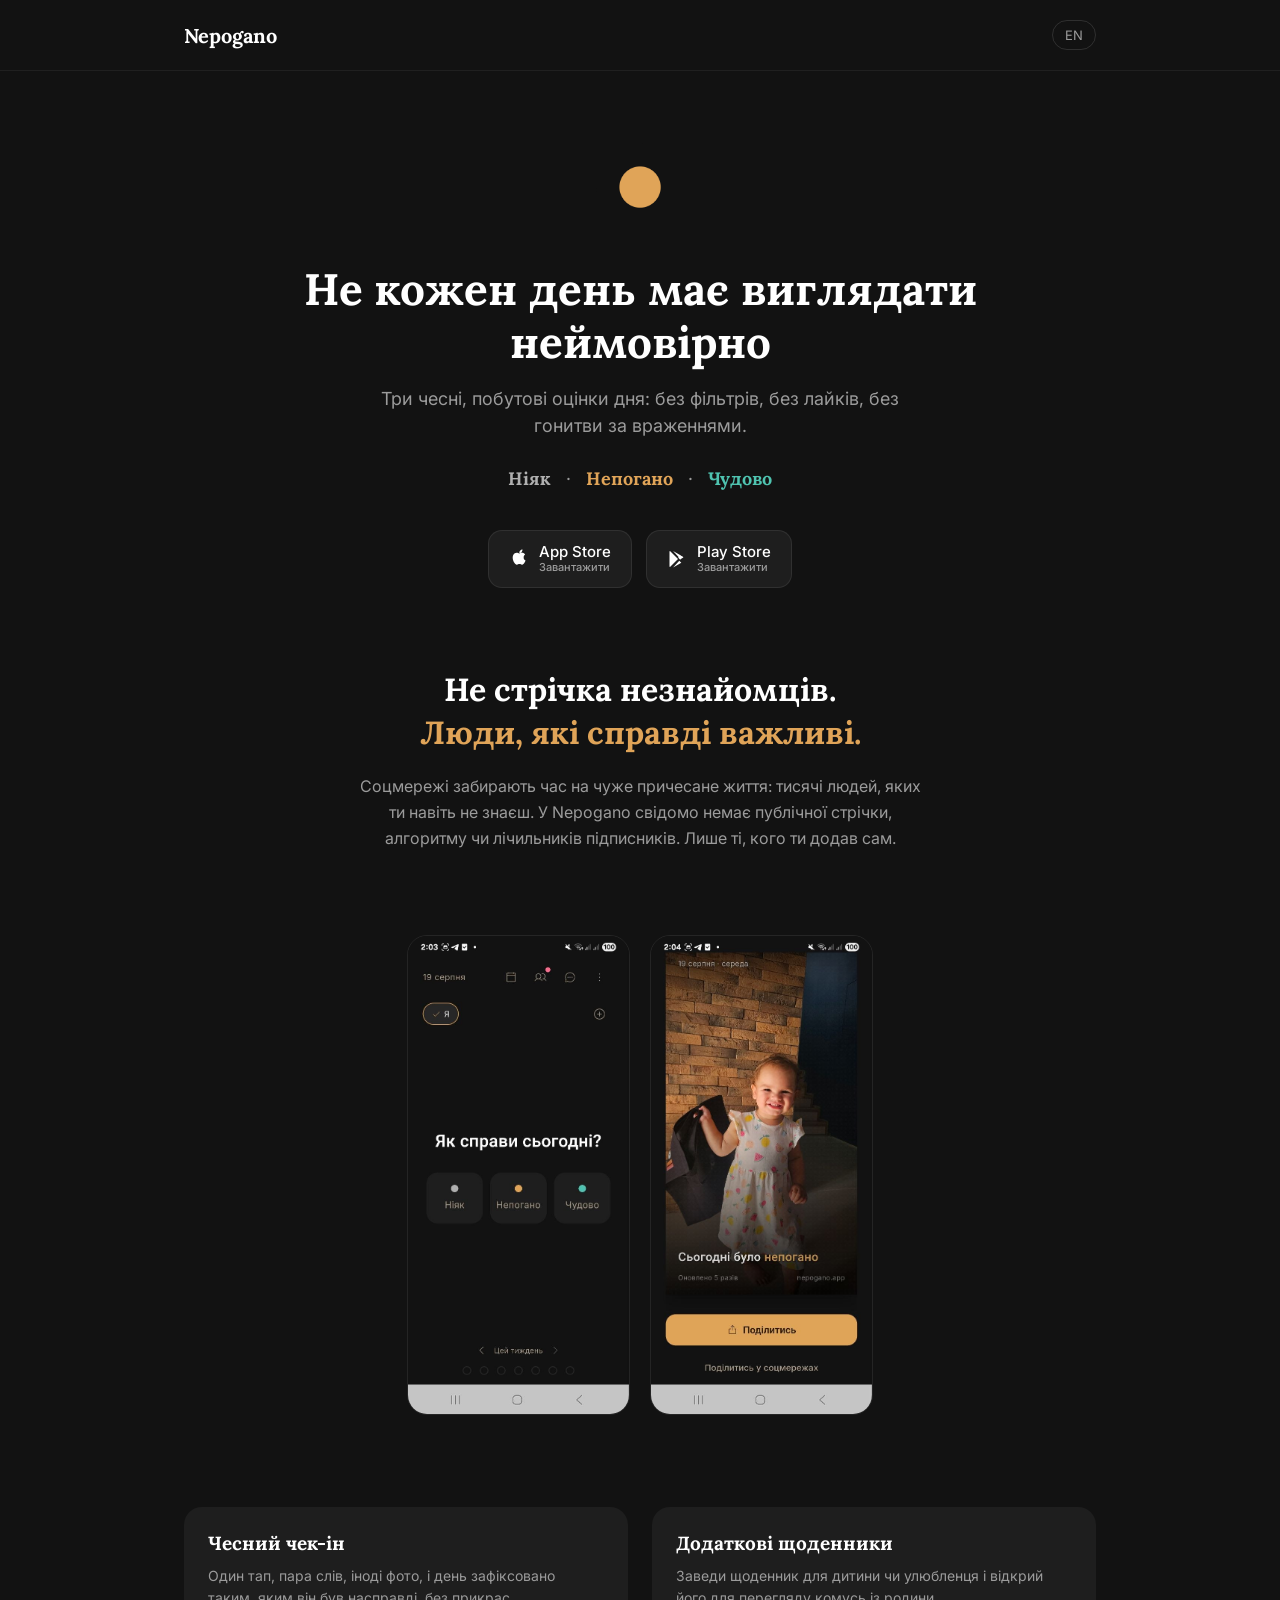
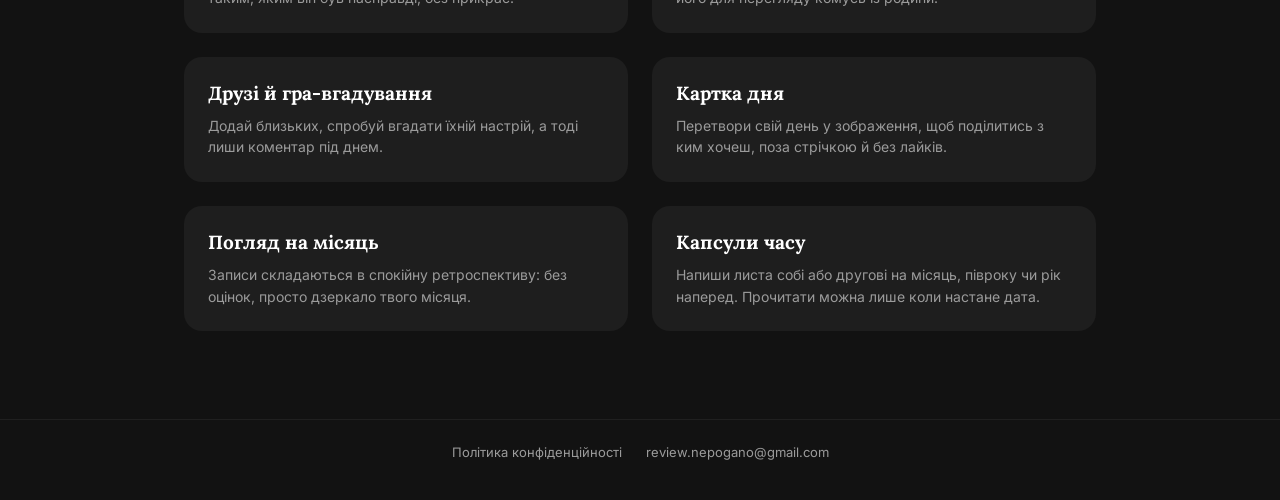
==== landing/index.html @ a3ca4232 "fix: replace landing page mockup screenshots with real device captures Both landing/index.html and l" ====
<!doctype html>
<html lang="uk">
<head>
<meta charset="utf-8">
<meta name="viewport" content="width=device-width, initial-scale=1">
<title>Nepogano · чесний щоденний чек-ін настрою</title>
<meta name="description" content="Ніяк. Непогано. Чудово. Три чесні оцінки дня, без фільтрів і без пафосу.">
<link rel="icon" href="assets/icon.png">
<link rel="preconnect" href="https://fonts.googleapis.com">
<link href="https://fonts.googleapis.com/css2?family=Lora:wght@600;700&family=Inter:wght@400;500;600&display=swap" rel="stylesheet">
<link rel="stylesheet" href="styles.css">
</head>
<body>
<header class="topbar">
  <div class="wrap topbar-inner">
    <span class="wordmark">Nepogano</span>
    <a href="/en" class="lang-switch">EN</a>
  </div>
</header>

<main>
  <section class="hero">
    <div class="wrap hero-inner">
      <img src="assets/icon.png" alt="Nepogano" class="hero-dot" width="88" height="88">
      <h1>Не кожен день має виглядати неймовірно</h1>
      <p class="hero-sub">
        Три чесні, побутові оцінки дня: без фільтрів, без лайків, без гонитви за враженнями.
      </p>
      <p class="scale">
        <span class="scale-word scale-niyak">Ніяк</span>
        <span class="scale-dot">·</span>
        <span class="scale-word scale-nepogano">Непогано</span>
        <span class="scale-dot">·</span>
        <span class="scale-word scale-zbs">Чудово</span>
      </p>

      <div class="download-row" aria-label="Завантаження застосунку">
        <a href="https://apps.apple.com/app/id6796667458" class="download-btn" target="_blank" rel="noopener">
          <svg viewBox="0 0 24 24" width="20" height="20" aria-hidden="true"><path fill="currentColor" d="M17.6 9.5c-.03-2.02 1.65-2.99 1.72-3.04-1.28-1.87-2.85 -1.94 -3.45-1.97-1.47-.15-2.87.86-3.61.86-.74 0-1.89-.84-3.11-.82-1.6.02-3.08.93-3.9 2.36-1.67 2.9-.43 7.18 1.2 9.53.8 1.15 1.75 2.44 3 2.39 1.2-.05 1.65-.77 3.1-.77 1.44 0 1.85.77 3.11.75 1.29-.02 2.1-1.16 2.88-2.32.91-1.33 1.28-2.62 1.3-2.68-.03-.01-2.5-.96-2.24-3.29Zm-2.36-6.05c.65-.79 1.09-1.88.97-2.97-.94.04-2.08.63-2.75 1.41-.6.7-1.13 1.82-.99 2.89 1.05.08 2.12-.53 2.77-1.33Z"/></svg>
          <span>App Store<em>Завантажити</em></span>
        </a>
        <a href="https://play.google.com/store/apps/details?id=com.nepogano.app" class="download-btn" target="_blank" rel="noopener">
          <svg viewBox="0 0 24 24" width="20" height="20" aria-hidden="true"><path fill="currentColor" d="M3.6 2.3c-.4.2-.6.6-.6 1.1v17.2c0 .5.2.9.6 1.1l9.6-9.7L3.6 2.3Zm11.1 8.3 2.5-2.5-9.9-5.6 7.4 8.1Zm0 3.4-7.4 8.1 9.9-5.6-2.5-2.5Zm1.4-1.7 3-1.7c.5-.3.5-1.1 0-1.4l-3-1.7-2.8 2.8 2.8 2.8Z"/></svg>
          <span>Play Store<em>Завантажити</em></span>
        </a>
      </div>
    </div>
  </section>

  <section class="manifesto">
    <div class="wrap manifesto-inner">
      <p class="manifesto-line">
        Не стрічка незнайомців.<br>
        <span class="hl">Люди, які справді важливі.</span>
      </p>
      <p class="manifesto-body">
        Соцмережі забирають час на чуже причесане життя: тисячі людей, яких ти навіть не знаєш. У Nepogano свідомо немає публічної стрічки, алгоритму чи лічильників підписників. Лише ті, кого ти додав сам.
      </p>
    </div>
  </section>

  <section class="shots">
    <div class="wrap shots-inner">
      <img src="assets/screenshot-checkin.jpg" alt="Головний екран чек-іну Nepogano" loading="lazy">
      <img src="assets/screenshot-daycard.jpg" alt="Картка дня Nepogano для шерингу" loading="lazy">
    </div>
  </section>

  <section class="features">
    <div class="wrap features-grid">
      <article class="feature">
        <h2>Чесний чек-ін</h2>
        <p>Один тап, пара слів, іноді фото, і день зафіксовано таким, яким він був насправді, без прикрас.</p>
      </article>
      <article class="feature">
        <h2>Додаткові щоденники</h2>
        <p>Заведи щоденник для дитини чи улюбленця і відкрий його для перегляду комусь із родини.</p>
      </article>
      <article class="feature">
        <h2>Друзі й гра-вгадування</h2>
        <p>Додай близьких, спробуй вгадати їхній настрій, а тоді лиши коментар під днем.</p>
      </article>
      <article class="feature">
        <h2>Картка дня</h2>
        <p>Перетвори свій день у зображення, щоб поділитись з ким хочеш, поза стрічкою й без лайків.</p>
      </article>
      <article class="feature">
        <h2>Погляд на місяць</h2>
        <p>Записи складаються в спокійну ретроспективу: без оцінок, просто дзеркало твого місяця.</p>
      </article>
      <article class="feature">
        <h2>Капсули часу</h2>
        <p>Напиши листа собі або другові на місяць, півроку чи рік наперед. Прочитати можна лише коли настане дата.</p>
      </article>
    </div>
  </section>
</main>

<footer class="footer">
  <div class="wrap footer-inner">
    <a href="https://github.com/wanderwe/nepogano/wiki/Privacy-Policy">Політика конфіденційності</a>
    <a href="mailto:review.nepogano@gmail.com">review.nepogano@gmail.com</a>
  </div>
</footer>
</body>
</html>
---- landing/styles.css ----
:root {
  --bg: #121212;
  --surface: #1e1e1e;
  --surface-raised: #272727;
  --ink: #ffffff;
  --ink-muted: #9b9b9b;
  --niyak: #b0b0b0;
  --nepogano: #e0a458;
  --zbs: #4fc3b0;
}

* { box-sizing: border-box; }

html, body {
  margin: 0;
  padding: 0;
  background: var(--bg);
  color: var(--ink);
  font-family: "Inter", -apple-system, BlinkMacSystemFont, sans-serif;
  overflow-x: hidden;
}

h1, h2, .wordmark, .scale-word {
  font-family: "Lora", Georgia, serif;
}

.wrap {
  max-width: 960px;
  margin: 0 auto;
  padding: 0 24px;
}

.topbar {
  padding: 20px 0;
  border-bottom: 1px solid rgba(255, 255, 255, 0.06);
}

.topbar-inner {
  display: flex;
  align-items: center;
  gap: 10px;
}

.logo-dot {
  border-radius: 50%;
  display: block;
}

.wordmark {
  font-size: 20px;
  font-weight: 700;
}

.lang-switch {
  margin-left: auto;
  color: var(--ink-muted);
  font-size: 13px;
  text-decoration: none;
  border: 1px solid rgba(255, 255, 255, 0.12);
  border-radius: 999px;
  padding: 6px 12px;
}

.lang-switch:hover {
  color: var(--ink);
  border-color: rgba(255, 255, 255, 0.24);
}

.hero {
  padding: 72px 0 56px;
  text-align: center;
}

.hero-dot {
  border-radius: 50%;
  margin-bottom: 28px;
}

h1 {
  font-size: clamp(28px, 5vw, 44px);
  line-height: 1.2;
  font-weight: 700;
  margin: 0 0 16px;
}

.hero-sub {
  font-size: 18px;
  color: var(--ink-muted);
  max-width: 520px;
  margin: 0 auto 28px;
  line-height: 1.5;
}

.scale {
  font-size: 18px;
  margin: 0 0 40px;
}

.scale-word { font-weight: 700; }
.scale-dot { color: var(--ink-muted); margin: 0 10px; }
.scale-niyak { color: var(--niyak); }
.scale-nepogano { color: var(--nepogano); }
.scale-zbs { color: var(--zbs); }

.download-row {
  display: flex;
  gap: 14px;
  justify-content: center;
  flex-wrap: wrap;
  margin-bottom: 16px;
}

.download-btn {
  display: inline-flex;
  align-items: center;
  gap: 10px;
  padding: 12px 20px;
  border-radius: 14px;
  background: var(--surface);
  border: 1px solid rgba(255, 255, 255, 0.08);
  color: var(--ink);
  font-size: 15px;
  font-weight: 500;
  text-decoration: none;
}

.download-btn.is-disabled {
  color: var(--ink-muted);
  cursor: default;
  opacity: 0.7;
}

.download-btn span {
  display: flex;
  flex-direction: column;
  align-items: flex-start;
  line-height: 1.25;
}

.download-btn em {
  font-style: normal;
  font-size: 11px;
  color: var(--ink-muted);
}

.hero-note {
  font-size: 13px;
  color: var(--ink-muted);
}

.manifesto {
  padding: 8px 0 64px;
  text-align: center;
}

.manifesto-inner {
  max-width: 620px;
}

.manifesto-line {
  font-family: "Lora", Georgia, serif;
  font-size: clamp(22px, 4vw, 32px);
  line-height: 1.35;
  font-weight: 700;
  margin: 0 0 20px;
}

.manifesto-line .hl {
  color: var(--nepogano);
}

.manifesto-body {
  font-size: 16px;
  color: var(--ink-muted);
  line-height: 1.6;
  margin: 0;
}

.shots {
  padding: 20px 0 64px;
}

.shots-inner {
  display: flex;
  gap: 20px;
  justify-content: center;
  overflow-x: auto;
  padding: 0 24px 8px;
  scroll-snap-type: x proximity;
}

.shots-inner img {
  height: 480px;
  width: auto;
  border-radius: 20px;
  border: 1px solid rgba(255, 255, 255, 0.08);
  scroll-snap-align: center;
  flex-shrink: 0;
}

.features {
  padding: 20px 0 88px;
}

.features-grid {
  display: grid;
  grid-template-columns: repeat(2, 1fr);
  gap: 24px;
}

.feature {
  background: var(--surface);
  border-radius: 18px;
  padding: 24px;
}

.feature h2 {
  font-size: 19px;
  margin: 0 0 10px;
}

.feature p {
  font-size: 14px;
  color: var(--ink-muted);
  line-height: 1.55;
  margin: 0;
}

.footer {
  border-top: 1px solid rgba(255, 255, 255, 0.06);
  padding: 24px 0 40px;
}

.footer-inner {
  display: flex;
  gap: 24px;
  justify-content: center;
  flex-wrap: wrap;
}

.footer-inner a {
  color: var(--ink-muted);
  font-size: 13px;
  text-decoration: none;
}

.footer-inner a:hover {
  color: var(--ink);
}

@media (max-width: 720px) {
  .features-grid {
    grid-template-columns: 1fr;
  }
  .shots-inner img {
    height: 360px;
  }
}

/* join.html */
.join-card {
  max-width: 420px;
  margin: 96px auto;
  text-align: center;
  padding: 0 24px;
}

.join-code {
  font-family: "Lora", Georgia, serif;
  font-size: 32px;
  font-weight: 700;
  letter-spacing: 2px;
  background: var(--surface);
  border-radius: 16px;
  padding: 20px;
  margin: 24px 0;
  color: var(--nepogano);
}

.join-note {
  font-size: 14px;
  color: var(--ink-muted);
  line-height: 1.6;
}

.join-note-small {
  font-size: 12px;
  margin-top: -8px;
  margin-bottom: 20px;
}

.btn-primary {
  display: inline-block;
  background: var(--nepogano);
  color: #121212;
  font-weight: 600;
  font-size: 15px;
  text-decoration: none;
  padding: 12px 24px;
  border-radius: 14px;
}

.btn-secondary {
  display: inline-block;
  background: transparent;
  color: var(--ink);
  font-weight: 500;
  font-size: 14px;
  font-family: inherit;
  cursor: pointer;
  border: 1px solid rgba(255, 255, 255, 0.16);
  padding: 10px 20px;
  border-radius: 14px;
  margin-bottom: 16px;
}

.btn-secondary:active {
  background: rgba(255, 255, 255, 0.06);
}
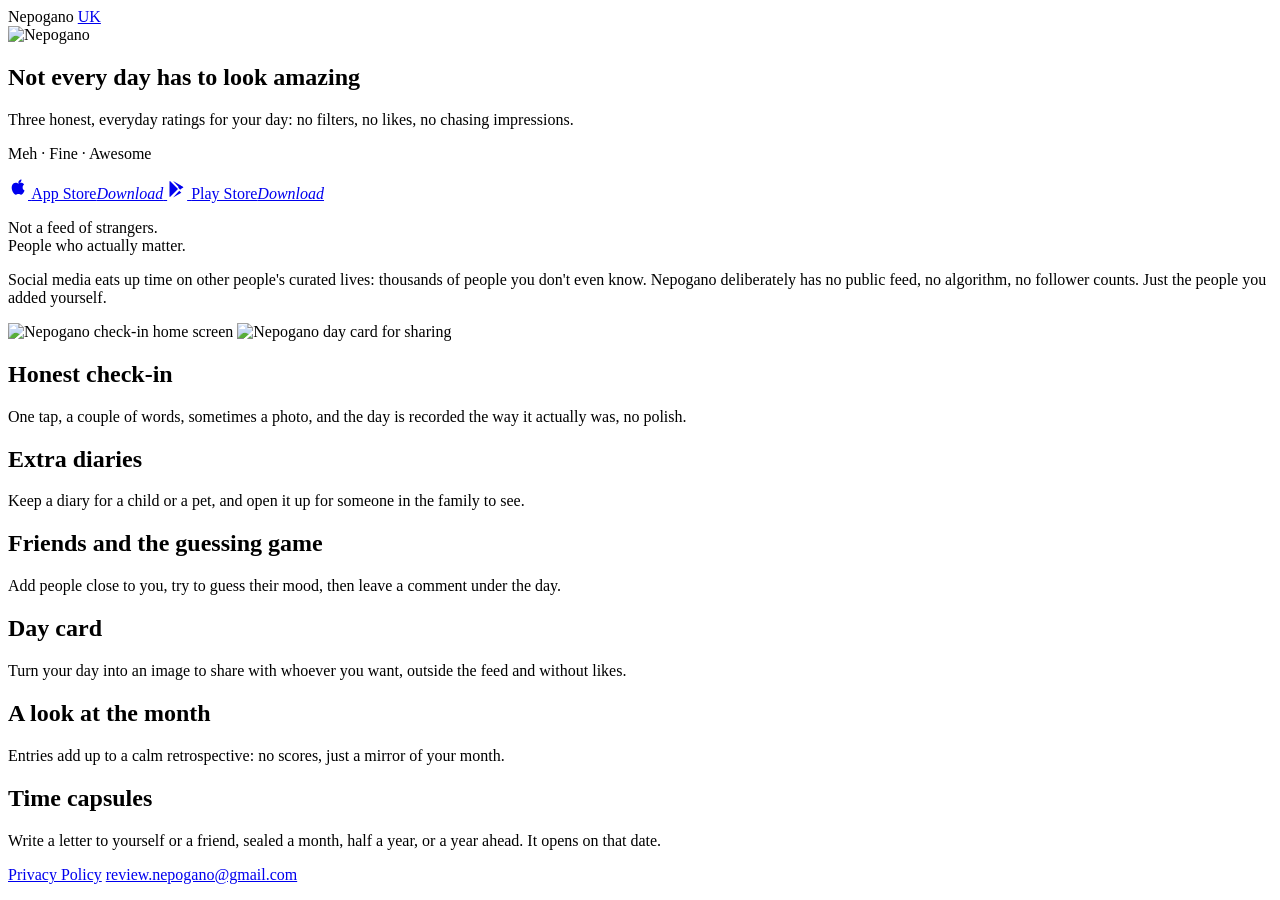
==== commit 35bfe725: "feat: default landing to English, auto-redirect uk/ru browsers to /uk/ Restructures the landing site" ====
--- a/landing/index.html
+++ b/landing/index.html
@@ -1,47 +1,55 @@
 <!doctype html>
-<html lang="uk">
+<html lang="en">
 <head>
+<script>
+(function() {
+  var lang = ((navigator.language || navigator.userLanguage || '') + '').toLowerCase();
+  if (lang.indexOf('uk') === 0 || lang.indexOf('ru') === 0) {
+    location.replace('/uk/');
+  }
+})();
+</script>
 <meta charset="utf-8">
 <meta name="viewport" content="width=device-width, initial-scale=1">
-<title>Nepogano · чесний щоденний чек-ін настрою</title>
-<meta name="description" content="Ніяк. Непогано. Чудово. Три чесні оцінки дня, без фільтрів і без пафосу.">
-<link rel="icon" href="assets/icon.png">
+<title>Nepogano · an honest daily mood check-in</title>
+<meta name="description" content="Meh. Fine. Awesome. Three honest ratings for your day, no filters, no hype.">
+<link rel="icon" href="/assets/icon.png">
 <link rel="preconnect" href="https://fonts.googleapis.com">
 <link href="https://fonts.googleapis.com/css2?family=Lora:wght@600;700&family=Inter:wght@400;500;600&display=swap" rel="stylesheet">
-<link rel="stylesheet" href="styles.css">
+<link rel="stylesheet" href="/styles.css">
 </head>
 <body>
 <header class="topbar">
   <div class="wrap topbar-inner">
     <span class="wordmark">Nepogano</span>
-    <a href="/en" class="lang-switch">EN</a>
+    <a href="/uk/" class="lang-switch">UK</a>
   </div>
 </header>
 
 <main>
   <section class="hero">
     <div class="wrap hero-inner">
-      <img src="assets/icon.png" alt="Nepogano" class="hero-dot" width="88" height="88">
-      <h1>Не кожен день має виглядати неймовірно</h1>
+      <img src="/assets/icon.png" alt="Nepogano" class="hero-dot" width="88" height="88">
+      <h1>Not every day has to look amazing</h1>
       <p class="hero-sub">
-        Три чесні, побутові оцінки дня: без фільтрів, без лайків, без гонитви за враженнями.
+        Three honest, everyday ratings for your day: no filters, no likes, no chasing impressions.
       </p>
       <p class="scale">
-        <span class="scale-word scale-niyak">Ніяк</span>
+        <span class="scale-word scale-niyak">Meh</span>
         <span class="scale-dot">·</span>
-        <span class="scale-word scale-nepogano">Непогано</span>
+        <span class="scale-word scale-nepogano">Fine</span>
         <span class="scale-dot">·</span>
-        <span class="scale-word scale-zbs">Чудово</span>
+        <span class="scale-word scale-zbs">Awesome</span>
       </p>
 
-      <div class="download-row" aria-label="Завантаження застосунку">
+      <div class="download-row" aria-label="App download">
         <a href="https://apps.apple.com/app/id6796667458" class="download-btn" target="_blank" rel="noopener">
           <svg viewBox="0 0 24 24" width="20" height="20" aria-hidden="true"><path fill="currentColor" d="M17.6 9.5c-.03-2.02 1.65-2.99 1.72-3.04-1.28-1.87-2.85 -1.94 -3.45-1.97-1.47-.15-2.87.86-3.61.86-.74 0-1.89-.84-3.11-.82-1.6.02-3.08.93-3.9 2.36-1.67 2.9-.43 7.18 1.2 9.53.8 1.15 1.75 2.44 3 2.39 1.2-.05 1.65-.77 3.1-.77 1.44 0 1.85.77 3.11.75 1.29-.02 2.1-1.16 2.88-2.32.91-1.33 1.28-2.62 1.3-2.68-.03-.01-2.5-.96-2.24-3.29Zm-2.36-6.05c.65-.79 1.09-1.88.97-2.97-.94.04-2.08.63-2.75 1.41-.6.7-1.13 1.82-.99 2.89 1.05.08 2.12-.53 2.77-1.33Z"/></svg>
-          <span>App Store<em>Завантажити</em></span>
+          <span>App Store<em>Download</em></span>
         </a>
         <a href="https://play.google.com/store/apps/details?id=com.nepogano.app" class="download-btn" target="_blank" rel="noopener">
           <svg viewBox="0 0 24 24" width="20" height="20" aria-hidden="true"><path fill="currentColor" d="M3.6 2.3c-.4.2-.6.6-.6 1.1v17.2c0 .5.2.9.6 1.1l9.6-9.7L3.6 2.3Zm11.1 8.3 2.5-2.5-9.9-5.6 7.4 8.1Zm0 3.4-7.4 8.1 9.9-5.6-2.5-2.5Zm1.4-1.7 3-1.7c.5-.3.5-1.1 0-1.4l-3-1.7-2.8 2.8 2.8 2.8Z"/></svg>
-          <span>Play Store<em>Завантажити</em></span>
+          <span>Play Store<em>Download</em></span>
         </a>
       </div>
     </div>
@@ -50,47 +58,47 @@
   <section class="manifesto">
     <div class="wrap manifesto-inner">
       <p class="manifesto-line">
-        Не стрічка незнайомців.<br>
-        <span class="hl">Люди, які справді важливі.</span>
+        Not a feed of strangers.<br>
+        <span class="hl">People who actually matter.</span>
       </p>
       <p class="manifesto-body">
-        Соцмережі забирають час на чуже причесане життя: тисячі людей, яких ти навіть не знаєш. У Nepogano свідомо немає публічної стрічки, алгоритму чи лічильників підписників. Лише ті, кого ти додав сам.
+        Social media eats up time on other people's curated lives: thousands of people you don't even know. Nepogano deliberately has no public feed, no algorithm, no follower counts. Just the people you added yourself.
       </p>
     </div>
   </section>
 
   <section class="shots">
     <div class="wrap shots-inner">
-      <img src="assets/screenshot-checkin.jpg" alt="Головний екран чек-іну Nepogano" loading="lazy">
-      <img src="assets/screenshot-daycard.jpg" alt="Картка дня Nepogano для шерингу" loading="lazy">
+      <img src="/assets/screenshot-checkin-en.jpg" alt="Nepogano check-in home screen" loading="lazy">
+      <img src="/assets/screenshot-daycard-en.jpg" alt="Nepogano day card for sharing" loading="lazy">
     </div>
   </section>
 
   <section class="features">
     <div class="wrap features-grid">
       <article class="feature">
-        <h2>Чесний чек-ін</h2>
-        <p>Один тап, пара слів, іноді фото, і день зафіксовано таким, яким він був насправді, без прикрас.</p>
+        <h2>Honest check-in</h2>
+        <p>One tap, a couple of words, sometimes a photo, and the day is recorded the way it actually was, no polish.</p>
       </article>
       <article class="feature">
-        <h2>Додаткові щоденники</h2>
-        <p>Заведи щоденник для дитини чи улюбленця і відкрий його для перегляду комусь із родини.</p>
+        <h2>Extra diaries</h2>
+        <p>Keep a diary for a child or a pet, and open it up for someone in the family to see.</p>
       </article>
       <article class="feature">
-        <h2>Друзі й гра-вгадування</h2>
-        <p>Додай близьких, спробуй вгадати їхній настрій, а тоді лиши коментар під днем.</p>
+        <h2>Friends and the guessing game</h2>
+        <p>Add people close to you, try to guess their mood, then leave a comment under the day.</p>
       </article>
       <article class="feature">
-        <h2>Картка дня</h2>
-        <p>Перетвори свій день у зображення, щоб поділитись з ким хочеш, поза стрічкою й без лайків.</p>
+        <h2>Day card</h2>
+        <p>Turn your day into an image to share with whoever you want, outside the feed and without likes.</p>
       </article>
       <article class="feature">
-        <h2>Погляд на місяць</h2>
-        <p>Записи складаються в спокійну ретроспективу: без оцінок, просто дзеркало твого місяця.</p>
+        <h2>A look at the month</h2>
+        <p>Entries add up to a calm retrospective: no scores, just a mirror of your month.</p>
       </article>
       <article class="feature">
-        <h2>Капсули часу</h2>
-        <p>Напиши листа собі або другові на місяць, півроку чи рік наперед. Прочитати можна лише коли настане дата.</p>
+        <h2>Time capsules</h2>
+        <p>Write a letter to yourself or a friend, sealed a month, half a year, or a year ahead. It opens on that date.</p>
       </article>
     </div>
   </section>
@@ -98,7 +106,7 @@
 
 <footer class="footer">
   <div class="wrap footer-inner">
-    <a href="https://github.com/wanderwe/nepogano/wiki/Privacy-Policy">Політика конфіденційності</a>
+    <a href="https://github.com/wanderwe/nepogano/wiki/Privacy-Policy">Privacy Policy</a>
     <a href="mailto:review.nepogano@gmail.com">review.nepogano@gmail.com</a>
   </div>
 </footer>
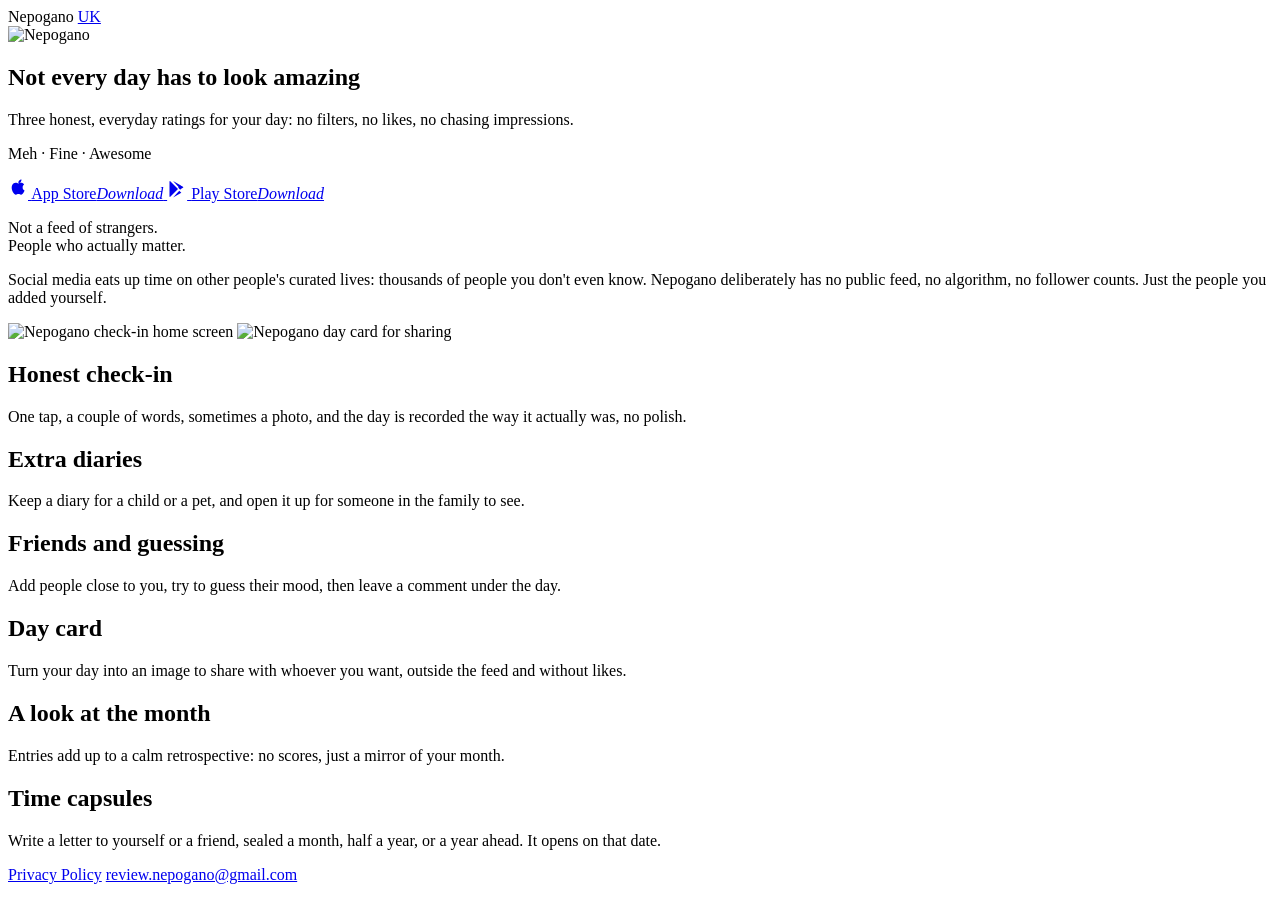
==== commit c78a0261: "content: swap landing screenshots to iOS, tighten headline copy Replace the Android screenshots with" ====
--- a/landing/index.html
+++ b/landing/index.html
@@ -85,7 +85,7 @@
         <p>Keep a diary for a child or a pet, and open it up for someone in the family to see.</p>
       </article>
       <article class="feature">
-        <h2>Friends and the guessing game</h2>
+        <h2>Friends and guessing</h2>
         <p>Add people close to you, try to guess their mood, then leave a comment under the day.</p>
       </article>
       <article class="feature">
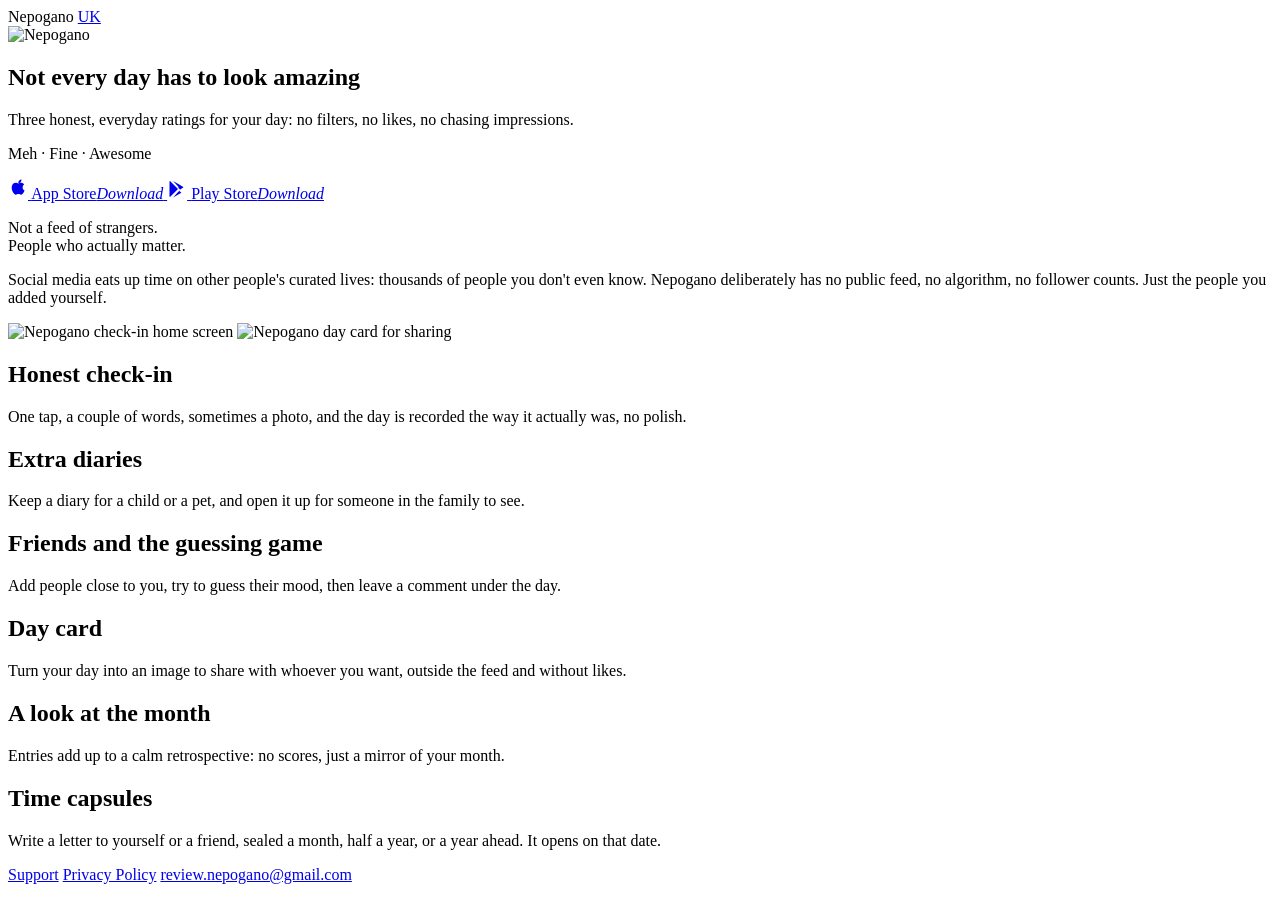
==== commit 84e4a556: "fix: landing EN choice now survives browser locale detection The root page's language auto-detect ra" ====
--- a/landing/index.html
+++ b/landing/index.html
@@ -3,6 +3,15 @@
 <head>
 <script>
 (function() {
+  var params = new URLSearchParams(location.search);
+  var chosen = params.get('lang');
+  if (chosen === 'en') {
+    try { localStorage.setItem('nepogano_lang', 'en'); } catch (e) {}
+    return;
+  }
+  try {
+    if (localStorage.getItem('nepogano_lang') === 'en') return;
+  } catch (e) {}
   var lang = ((navigator.language || navigator.userLanguage || '') + '').toLowerCase();
   if (lang.indexOf('uk') === 0 || lang.indexOf('ru') === 0) {
     location.replace('/uk/');
@@ -13,6 +22,21 @@
 <meta name="viewport" content="width=device-width, initial-scale=1">
 <title>Nepogano · an honest daily mood check-in</title>
 <meta name="description" content="Meh. Fine. Awesome. Three honest ratings for your day, no filters, no hype.">
+<link rel="canonical" href="https://www.nepogano.app/">
+<meta property="og:type" content="website">
+<meta property="og:site_name" content="Nepogano">
+<meta property="og:url" content="https://www.nepogano.app/">
+<meta property="og:title" content="Nepogano · an honest daily mood check-in">
+<meta property="og:description" content="Meh. Fine. Awesome. Three honest ratings for your day, no filters, no hype.">
+<meta property="og:image" content="https://www.nepogano.app/assets/icon.png">
+<meta property="og:image:width" content="512">
+<meta property="og:image:height" content="512">
+<meta property="og:locale" content="en_US">
+<meta property="og:locale:alternate" content="uk_UA">
+<meta name="twitter:card" content="summary">
+<meta name="twitter:title" content="Nepogano · an honest daily mood check-in">
+<meta name="twitter:description" content="Meh. Fine. Awesome. Three honest ratings for your day, no filters, no hype.">
+<meta name="twitter:image" content="https://www.nepogano.app/assets/icon.png">
 <link rel="icon" href="/assets/icon.png">
 <link rel="preconnect" href="https://fonts.googleapis.com">
 <link href="https://fonts.googleapis.com/css2?family=Lora:wght@600;700&family=Inter:wght@400;500;600&display=swap" rel="stylesheet">
@@ -85,7 +109,7 @@
         <p>Keep a diary for a child or a pet, and open it up for someone in the family to see.</p>
       </article>
       <article class="feature">
-        <h2>Friends and guessing</h2>
+        <h2>Friends and the guessing game</h2>
         <p>Add people close to you, try to guess their mood, then leave a comment under the day.</p>
       </article>
       <article class="feature">
@@ -106,6 +130,7 @@
 
 <footer class="footer">
   <div class="wrap footer-inner">
+    <a href="/support.html">Support</a>
     <a href="https://github.com/wanderwe/nepogano/wiki/Privacy-Policy">Privacy Policy</a>
     <a href="mailto:review.nepogano@gmail.com">review.nepogano@gmail.com</a>
   </div>
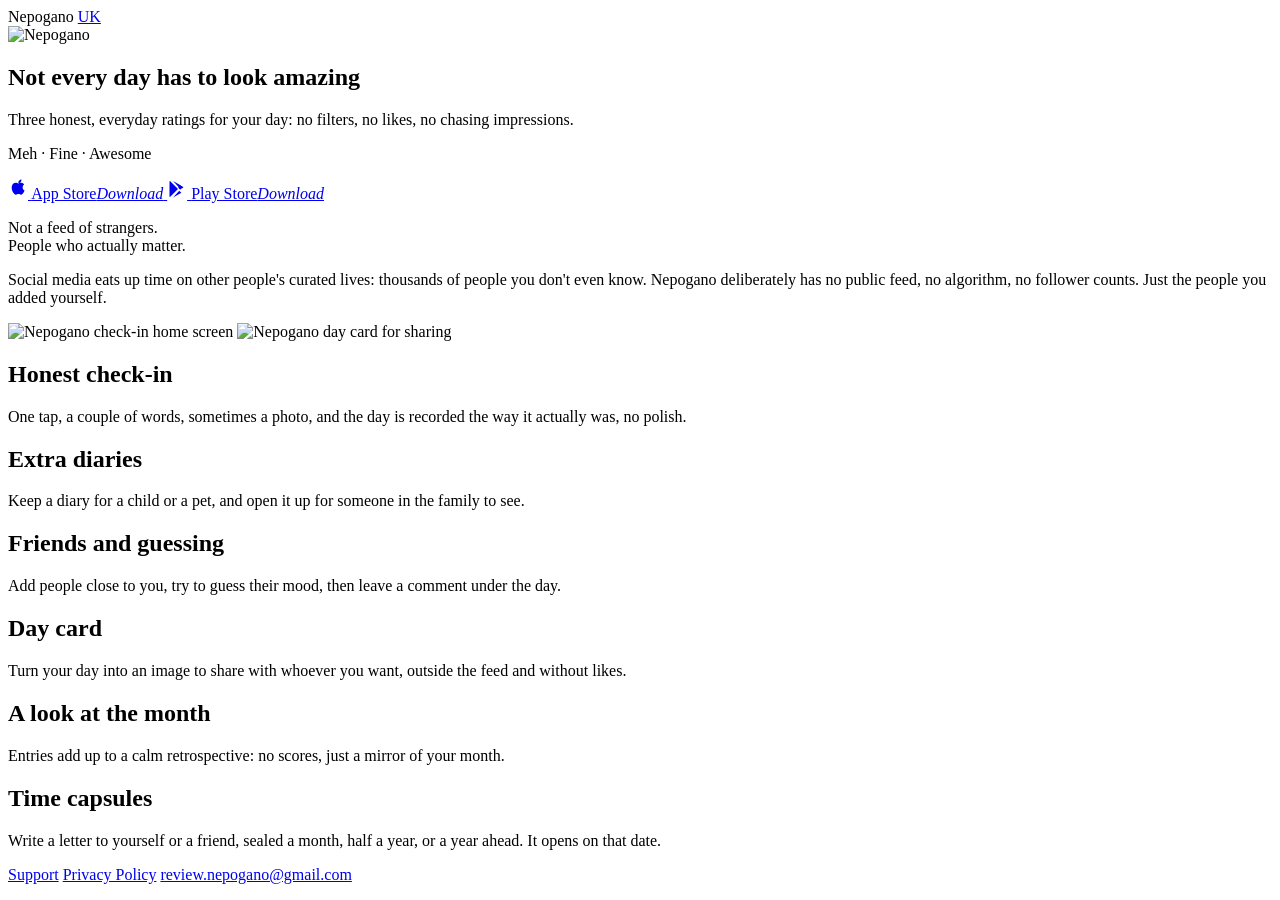
==== commit 4d52ec74: "Merge remote-tracking branch 'origin/main'" ====
--- a/landing/index.html
+++ b/landing/index.html
@@ -109,7 +109,7 @@
         <p>Keep a diary for a child or a pet, and open it up for someone in the family to see.</p>
       </article>
       <article class="feature">
-        <h2>Friends and the guessing game</h2>
+        <h2>Friends and guessing</h2>
         <p>Add people close to you, try to guess their mood, then leave a comment under the day.</p>
       </article>
       <article class="feature">
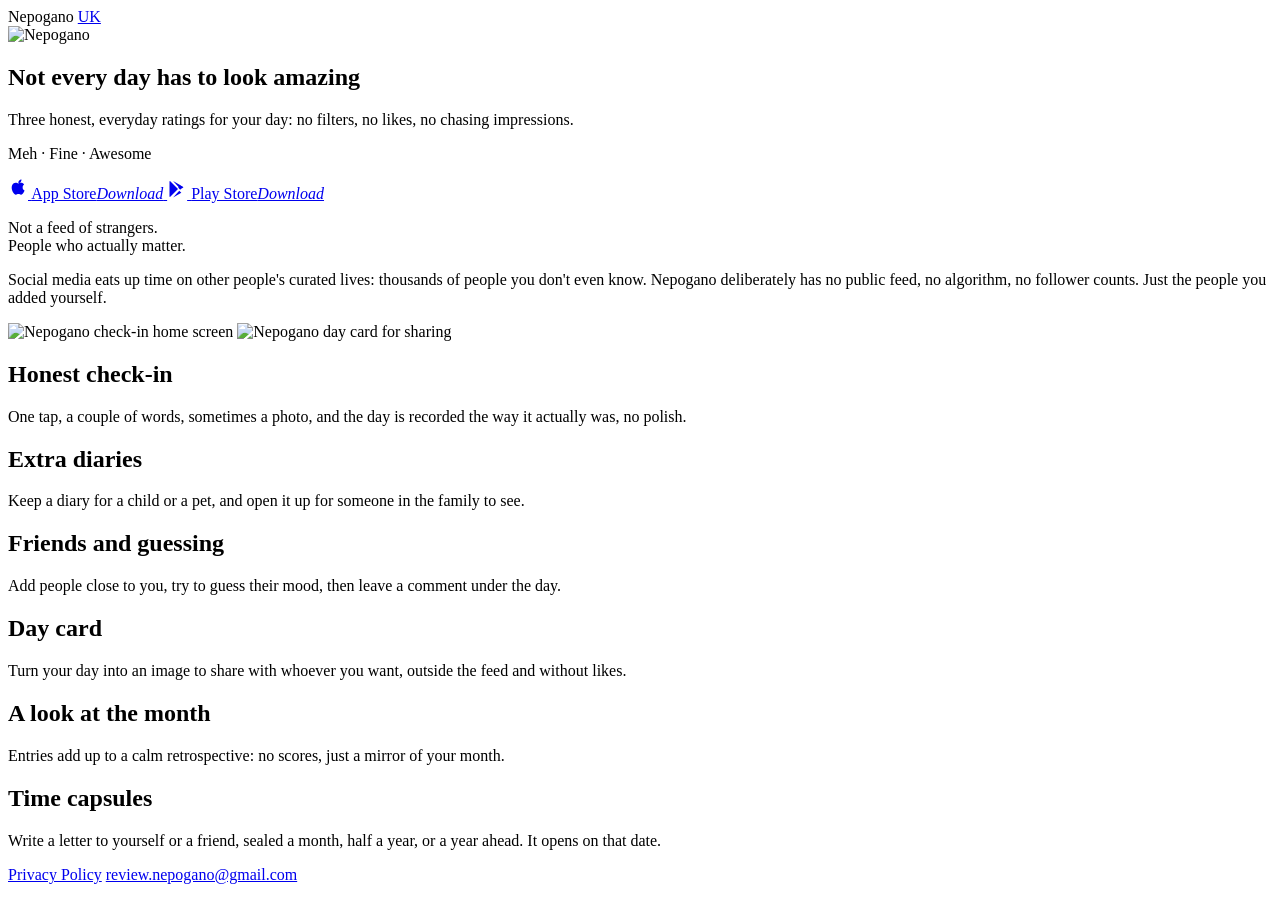
==== commit 640a3102: "fix: replace Support page with on-site Privacy Policy The Support page duplicated info already cover" ====
--- a/landing/index.html
+++ b/landing/index.html
@@ -130,8 +130,7 @@
 
 <footer class="footer">
   <div class="wrap footer-inner">
-    <a href="/support.html">Support</a>
-    <a href="https://github.com/wanderwe/nepogano/wiki/Privacy-Policy">Privacy Policy</a>
+    <a href="/privacy/">Privacy Policy</a>
     <a href="mailto:review.nepogano@gmail.com">review.nepogano@gmail.com</a>
   </div>
 </footer>
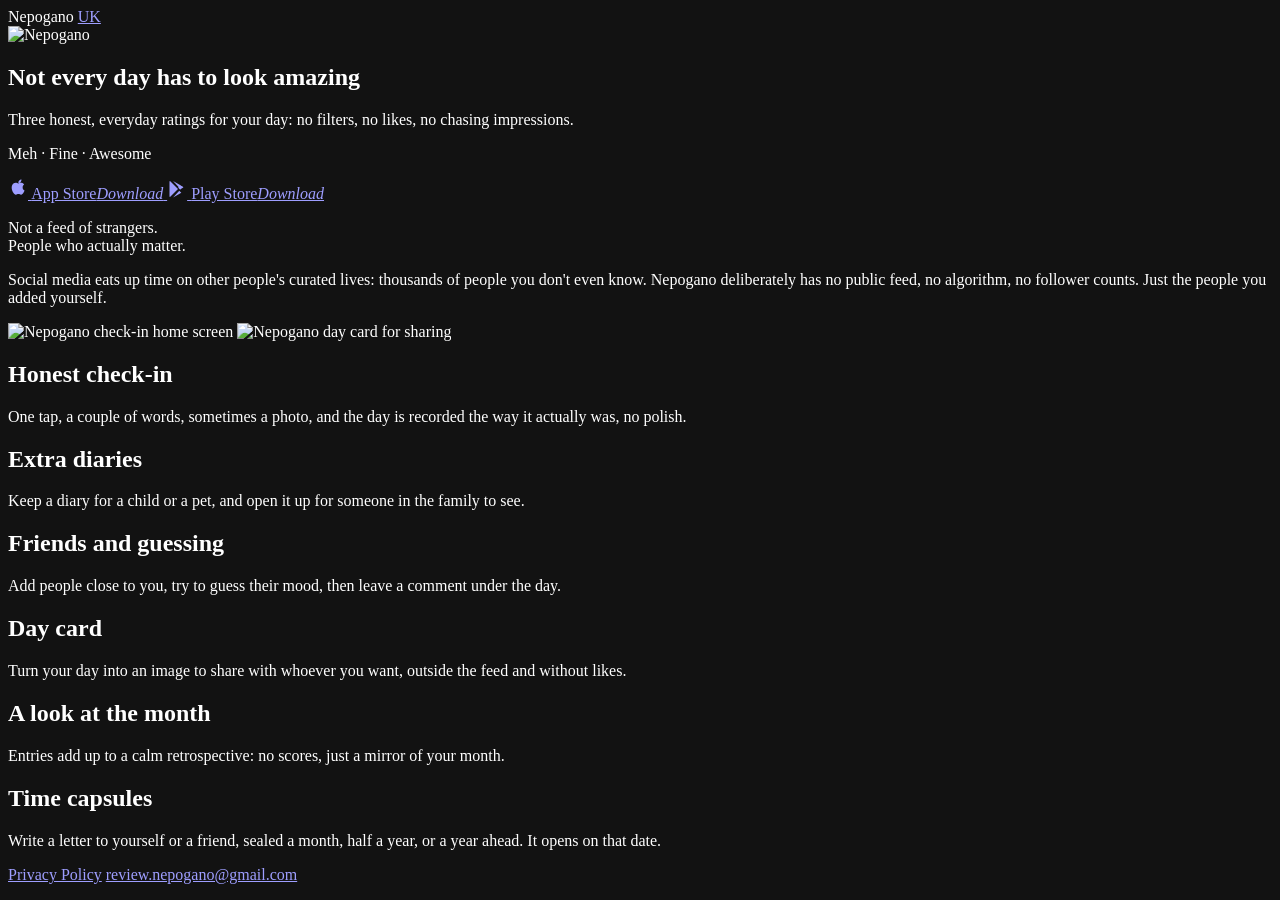
==== commit 93077b8b: "Declare color-scheme: dark across the landing site An always-dark site with no light variant gave so" ====
--- a/landing/index.html
+++ b/landing/index.html
@@ -20,6 +20,7 @@
 </script>
 <meta charset="utf-8">
 <meta name="viewport" content="width=device-width, initial-scale=1">
+<meta name="color-scheme" content="dark">
 <title>Nepogano · an honest daily mood check-in</title>
 <meta name="description" content="Meh. Fine. Awesome. Three honest ratings for your day, no filters, no hype.">
 <link rel="canonical" href="https://www.nepogano.app/">
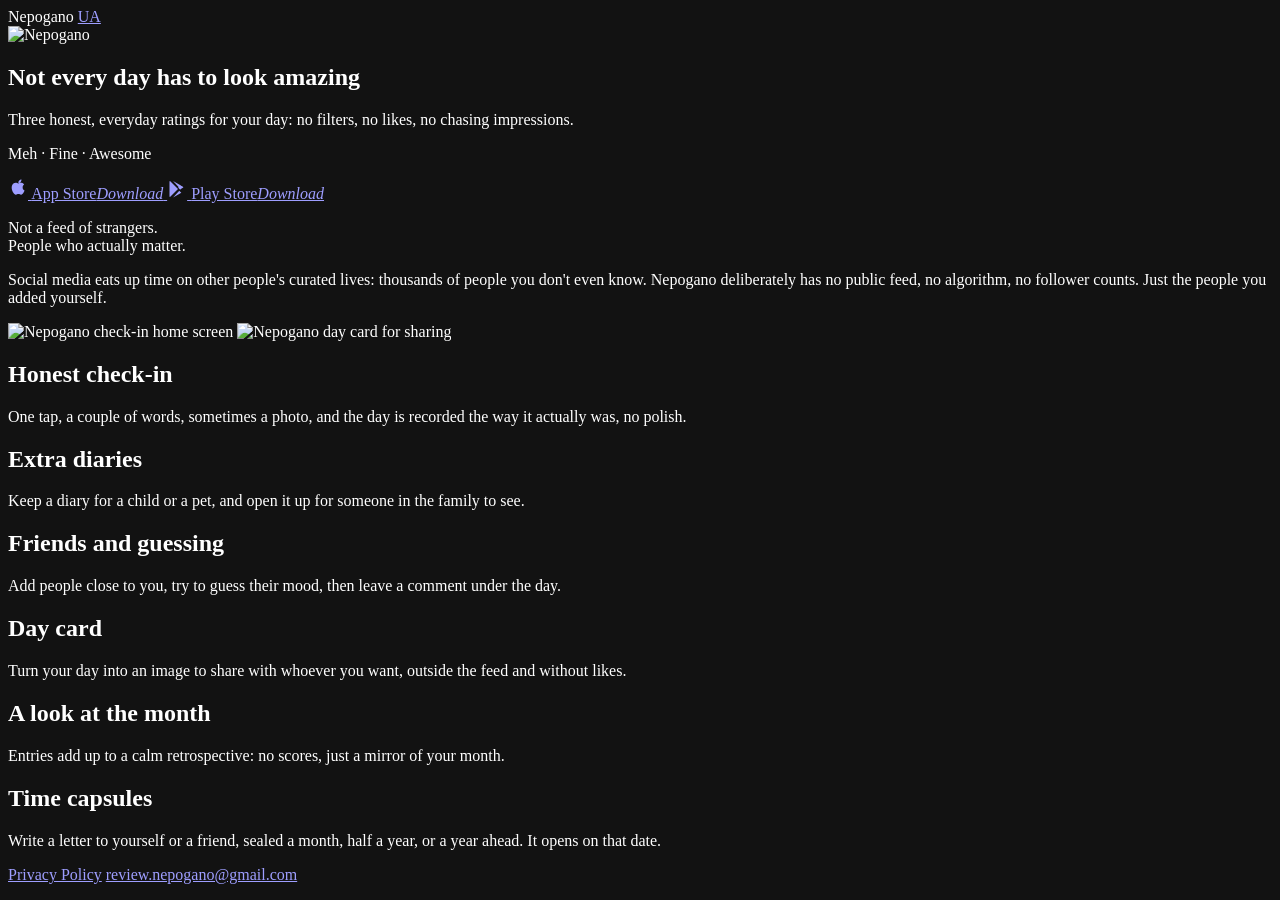
==== commit 954bd8f8: "Fix landing page language-toggle label showing UK instead of UA 'uk' is the correct ISO 639-1 code f" ====
--- a/landing/index.html
+++ b/landing/index.html
@@ -47,7 +47,7 @@
 <header class="topbar">
   <div class="wrap topbar-inner">
     <span class="wordmark">Nepogano</span>
-    <a href="/uk/" class="lang-switch">UK</a>
+    <a href="/uk/" class="lang-switch">UA</a>
   </div>
 </header>
 
